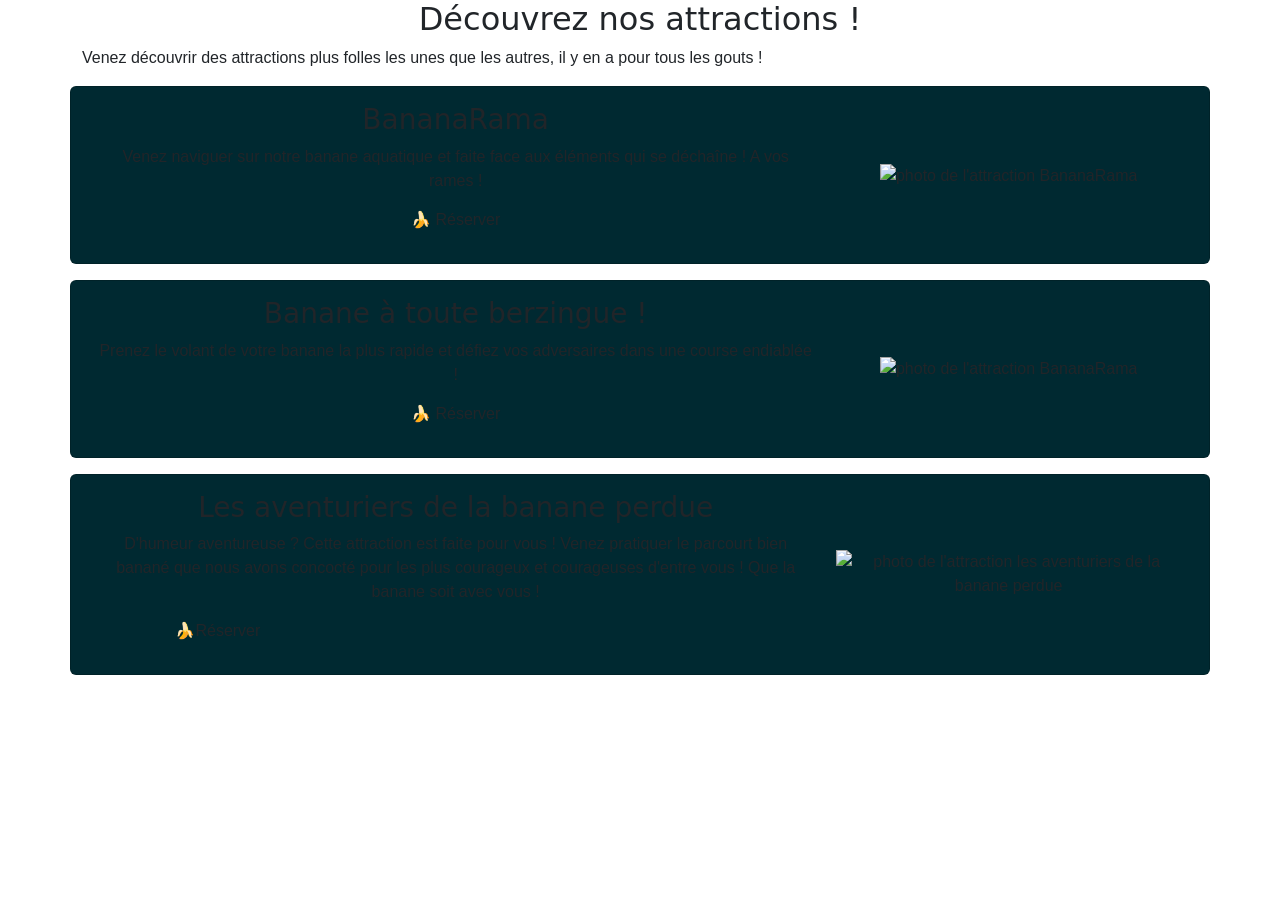
==== attraction.html @ d0a19fbc "feat: modification style" ====
<!DOCTYPE html>
<html lang="en">
<head>
    <meta charset="UTF-8">
    <meta name="viewport" content="width=device-width, initial-scale=1.0">
    <link href="https://cdn.jsdelivr.net/npm/bootstrap@5.3.8/dist/css/bootstrap.min.css" rel="stylesheet" integrity="sha384-sRIl4kxILFvY47J16cr9ZwB07vP4J8+LH7qKQnuqkuIAvNWLzeN8tE5YBujZqJLB" crossorigin="anonymous" defer>
    <script src="https://cdn.jsdelivr.net/npm/bootstrap@5.3.8/dist/js/bootstrap.bundle.min.js" integrity="sha384-FKyoEForCGlyvwx9Hj09JcYn3nv7wiPVlz7YYwJrWVcXK/BmnVDxM+D2scQbITxI" crossorigin="anonymous" defer></script>
    <link rel="stylesheet" href="style.css">
    <title>Document</title>
</head>
<body>
    <main>
    <h2 class="text-center colorTextP">Découvrez nos attractions !</h2>
    <p class="container colorTextS">Venez découvrir des attractions plus folles les unes que les autres, il y en a pour tous les gouts ! </p>
    <div class="container">
        <div class="row card flex-sm-row p-3 mb-3 mt-3 bgPrimary justify-content-center align-items-center text-center">
            <div class="col-lg-8 col-sm-10">
                <h3 class="colorTextS">BananaRama</h3>
                <span class="colorTextS">Venez naviguer sur notre banane aquatique et faite face aux éléments qui se déchaîne ! A vos rames !</span>
                <div>
                    <button class="btn bgSecondary rounded-pill px-3 m-2" type="button">🍌 Réserver</button>
                </div>
            </div>
            <div class=" col-lg-4 col-sm-10 d-flex align-items-center justify-content-center">
                <div>
                    <img src="https://www.fabrikusworld.com/wp-content/uploads/2024/05/PAPER34-0000137-e1747732623481.jpg" alt="photo de l'attraction BananaRama" class="img-fluid">
                </div>
            </div>
        </div>
        </div>
    <div class="container ">
        <div class="row card flex-sm-row p-3 mb-3 mt-3 bgPrimary justify-content-center align-items-center text-center">
            <div class="col-lg-8 col-sm-10">
                <h3 class="colorTextS">Banane à toute berzingue ! </h3>
                <span class="colorTextS">Prenez le volant de votre banane la plus rapide et défiez vos adversaires dans une course endiablée !</span>
                <div>
                        <button class="btn bgSecondary rounded-pill px-3 m-2" type="button">🍌 Réserver</button>
                    </div>
            </div>
            <div class=" col-lg-4 col-sm-10 d-flex align-items-center justify-content-center">
                <div >
                    <img src="https://www.fabrikusworld.com/wp-content/uploads/2024/05/PAPER34-0000137-e1747732623481.jpg" alt="photo de l'attraction BananaRama" class="img-fluid">
                </div>
            </div>
        </div>
    </div>
    <div class="container ">
        <div class="row card flex-sm-row p-3 mb-3 mt-3 bgPrimary justify-content-center align-items-center text-center">
            <div class="col-lg-8 col-sm-10">
                <h3 class="colorTextS">Les aventuriers de la banane perdue</h3>
                <span class="colorTextS">D'humeur aventureuse ? Cette attraction est faite pour vous ! Venez pratiquer le parcourt bien banané que nous avons concocté pour les plus courageux et courageuses d'entre vous ! Que la banane soit avec vous !</span>
                <div class="col-4 d-flex align-self-center justify-content-center ">
                        <button class="btn bgSecondary rounded-pill px-3 m-2" type="button">🍌Réserver</button>
                    </div>
            </div>
            <div class=" col-lg-4 col-sm-10 d-flex align-items-center justify-content-center">
                <div >
                    <img src="https://www.fabrikusworld.com/wp-content/uploads/2024/05/PAPER34-0000137-e1747732623481.jpg" alt="photo de l'attraction les aventuriers de la banane perdue" class="img-fluid">
                </div>
            </div>
        </div>
    </div>
    </div>
    </main>
</body>
</html>
---- style.css ----
body{
    font-family: "Kumbh Sans", sans-serif;
}

h1, h2, h3, h4, h5, h6{
    font-family: "Knewave", system-ui;
}

h1{
    color:#002931;
}

#monCarousel {
    max-width: 600px;
    margin: auto;
    border-radius: 25px;
}
.carousel-item{
    height: 337px;
    object-fit: cover;
    
}
.carousel-caption {
    background: rgba(0, 0, 0, 0.45);
    border-radius: 15px;
    padding: 15px;
    
}
.card-img-top{
    height: 200px;
    width: 250px;
    object-fit: cover;
    margin: 5px;
    border-radius: 5px;
}
.bandeau_h1{
    background-color:#FCDA00 ;
}
.card{
    background-color: #002931;
}
p.card-text{
    color: white;
}
.btn-primary{
    background-color: #FCDA00;
    color: #002931;
    border: none;
    border-radius: 25px;
}
h5, h5.card-title{
    color:#FCDA00;
}
.description-produits {
    max-width: 700px;
    margin: 20px auto;
    text-align: center;
    font-size: 1.1rem;
    color: #003844;
    line-height: 1.6;
}
.card-body{
    display: flex;
    flex-direction: column;
    justify-content: space-between;
}
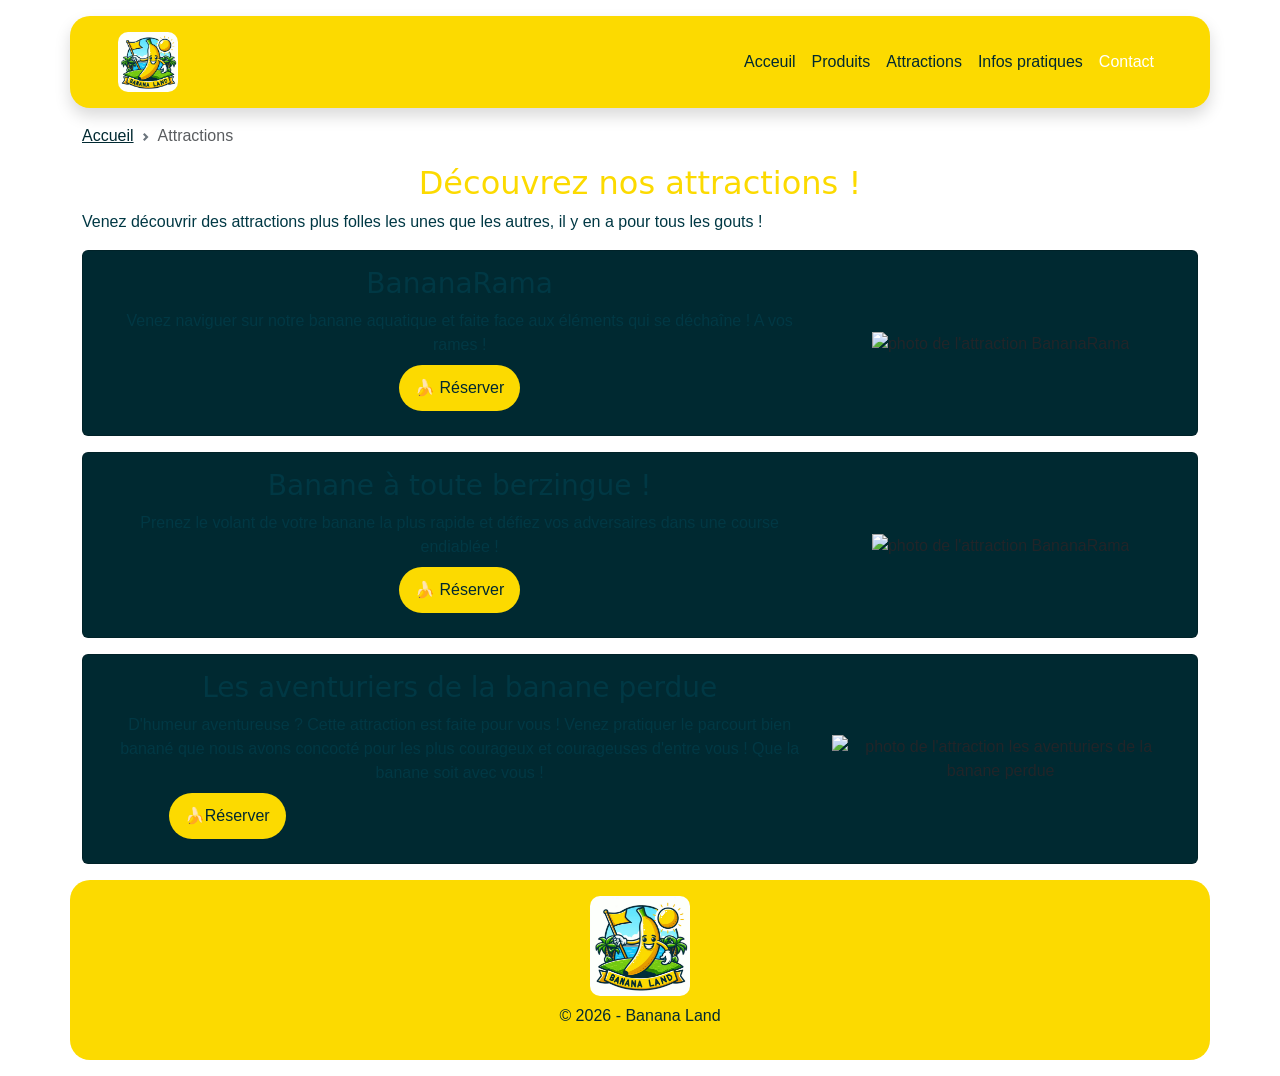
==== commit cff9661f: "ajout header et footer" ====
--- a/attraction.html
+++ b/attraction.html
@@ -6,10 +6,32 @@
     <link href="https://cdn.jsdelivr.net/npm/bootstrap@5.3.8/dist/css/bootstrap.min.css" rel="stylesheet" integrity="sha384-sRIl4kxILFvY47J16cr9ZwB07vP4J8+LH7qKQnuqkuIAvNWLzeN8tE5YBujZqJLB" crossorigin="anonymous" defer>
     <script src="https://cdn.jsdelivr.net/npm/bootstrap@5.3.8/dist/js/bootstrap.bundle.min.js" integrity="sha384-FKyoEForCGlyvwx9Hj09JcYn3nv7wiPVlz7YYwJrWVcXK/BmnVDxM+D2scQbITxI" crossorigin="anonymous" defer></script>
     <link rel="stylesheet" href="style.css">
+    <link rel="stylesheet" href="./assets/css/main.css">
     <title>Document</title>
 </head>
 <body>
+    <header class="d-flex flex-wrap align-items-center justify-content-center justify-content-md-between py-3 px-5 my-3 header-nav shadow container">
+            <div class="col-md-3">
+                <img alt="logo du site" src="./assets/img/bananland_v1.PNG" width="60">
+            </div>
+            <ul class="nav col-12 col-md-auto mb-2 justify-content-center mb-md-0">
+                <li><a href="#" class="nav-link px-2">Acceuil</a></li>
+                <li><a href="#" class="nav-link px-2">Produits</a></li>
+                <li><a href="#" class="nav-link px-2">Attractions</a></li>
+                <li><a href="#" class="nav-link px-2">Infos pratiques</a></li>
+                <li><a href="./contact.html" class="nav-link active px-2">Contact</a></li>
+            </ul>
+            </div>
+        </header>
     <main>
+
+    <nav style="--bs-breadcrumb-divider: url(&#34;data:image/svg+xml,%3Csvg xmlns='http://www.w3.org/2000/svg' width='8' height='8'%3E%3Cpath d='M2.5 0L1 1.5 3.5 4 1 6.5 2.5 8l4-4-4-4z' fill='%236c757d'/%3E%3C/svg%3E&#34;);" aria-label="breadcrumb" class="container">
+        <ol class="breadcrumb">
+            <li class="breadcrumb-item"><a href="index.html">Accueil</a></li>
+            <li class="breadcrumb-item active" aria-current="page">Attractions</li>
+        </ol>
+        </nav>
+        
     <h2 class="text-center colorTextP">Découvrez nos attractions !</h2>
     <p class="container colorTextS">Venez découvrir des attractions plus folles les unes que les autres, il y en a pour tous les gouts ! </p>
     <div class="container">
@@ -18,7 +40,7 @@
                 <h3 class="colorTextS">BananaRama</h3>
                 <span class="colorTextS">Venez naviguer sur notre banane aquatique et faite face aux éléments qui se déchaîne ! A vos rames !</span>
                 <div>
-                    <button class="btn bgSecondary rounded-pill px-3 m-2" type="button">🍌 Réserver</button>
+                    <button class="btn btn-primary rounded-pill px-3 m-2" type="button">🍌 Réserver</button>
                 </div>
             </div>
             <div class=" col-lg-4 col-sm-10 d-flex align-items-center justify-content-center">
@@ -34,7 +56,7 @@
                 <h3 class="colorTextS">Banane à toute berzingue ! </h3>
                 <span class="colorTextS">Prenez le volant de votre banane la plus rapide et défiez vos adversaires dans une course endiablée !</span>
                 <div>
-                        <button class="btn bgSecondary rounded-pill px-3 m-2" type="button">🍌 Réserver</button>
+                    <button class="btn btn-primary rounded-pill px-3 m-2" type="button">🍌 Réserver</button>
                     </div>
             </div>
             <div class=" col-lg-4 col-sm-10 d-flex align-items-center justify-content-center">
@@ -50,7 +72,7 @@
                 <h3 class="colorTextS">Les aventuriers de la banane perdue</h3>
                 <span class="colorTextS">D'humeur aventureuse ? Cette attraction est faite pour vous ! Venez pratiquer le parcourt bien banané que nous avons concocté pour les plus courageux et courageuses d'entre vous ! Que la banane soit avec vous !</span>
                 <div class="col-4 d-flex align-self-center justify-content-center ">
-                        <button class="btn bgSecondary rounded-pill px-3 m-2" type="button">🍌Réserver</button>
+                        <button class="btn btn-primary rounded-pill px-3 m-2" type="button">🍌Réserver</button>
                     </div>
             </div>
             <div class=" col-lg-4 col-sm-10 d-flex align-items-center justify-content-center">
@@ -62,5 +84,11 @@
     </div>
     </div>
     </main>
+    <footer class="row my-3 m-auto container">
+        <div class="col m-3 text-center">
+            <img class="mb-2" alt="logo du site" src="./assets/img/bananland_v1.PNG" width="100">
+            <p>© 2026 - Banana Land</p>
+        </div>
+    </footer>
 </body>
 </html>
--- a/style.css
+++ b/style.css
@@ -10,15 +10,34 @@
     color:#002931;
 }
 
+.bgPrimary {
+    background-color: #FCDA00;
+}
+
+.bgSecondary {
+    background-color: #003844;
+}
+
+.colorTextP {
+    color: #FCDA00;
+}
+
+.colorTextS {
+    color: #003844;
+}
+
 #monCarousel {
     max-width: 600px;
-    margin: auto;
     border-radius: 25px;
 }
 .carousel-item{
     height: 337px;
+}
+.carousel-item img{
+    height: 100%;
+    width: 100%;
     object-fit: cover;
-    
+    border-radius: 25px;
 }
 .carousel-caption {
     background: rgba(0, 0, 0, 0.45);
@@ -38,6 +57,7 @@
 }
 .card{
     background-color: #002931;
+    margin: 5px auto;
 }
 p.card-text{
     color: white;
@@ -46,16 +66,34 @@
     background-color: #FCDA00;
     color: #002931;
     border: none;
+    padding: 0.7em;
     border-radius: 25px;
 }
+
+.btn-primary a {
+    text-decoration: none;
+    color:#003844;
+}
+
+.btn-secondary {
+    background-color:#003844;
+    color: #FCDA00;
+    border: none;
+    padding: 0.7em;
+    border-radius: 25px;
+}
+
+.btn-secondary a {
+    text-decoration: none;
+    color: #FCDA00;
+}
+
 h5, h5.card-title{
     color:#FCDA00;
 }
+
 .description-produits {
     max-width: 700px;
-    margin: 20px auto;
-    text-align: center;
-    font-size: 1.1rem;
     color: #003844;
     line-height: 1.6;
 }
@@ -64,3 +102,7 @@
     flex-direction: column;
     justify-content: space-between;
 }
+
+.logoMain img {
+    height: 500px;
+}
--- a/assets/css/main.css
+++ b/assets/css/main.css
@@ -0,0 +1,74 @@
+/* Police titre : Knewave
+Police texte : Kumbh Sans
+Bleu ciel : #F62E3FF
+Jaune : #FCDA00
+Foncé : #002931 */
+
+:root{
+    --bleu-ciel: #62E3FF;
+    --jaune: #FCDA00;
+    --fonce: #002931;
+}
+
+body{
+    font-family: "Kumbh Sans", sans-serif;
+}
+
+h1, h2, h3, h4, h5, h6{
+    font-family: "Knewave", system-ui;
+}
+
+
+.btn-primary {
+    --bs-btn-color: var(--fonce);
+    --bs-btn-bg: var(--jaune);
+    --bs-btn-border-color: var(--jaune);
+    --bs-btn-hover-color: var(--fonce);
+    --bs-btn-hover-bg: var(--bleu-ciel);
+    --bs-btn-hover-border-color: var(--bleu-ciel);
+    --bs-btn-focus-shadow-rgb: 49, 132, 253;
+    --bs-btn-active-color: var(--fonce);
+    --bs-btn-active-bg: var(--bleu-ciel);
+    --bs-btn-active-border-color: var(--bleu-ciel);
+    --bs-btn-active-shadow: inset 0 3px 5px rgba(0, 0, 0, 0.125);
+    --bs-btn-disabled-color: var(--fonce);
+    --bs-btn-disabled-bg: var(--jaune);
+    --bs-btn-disabled-border-color: var(--jaune);
+}
+
+.title-card{
+    background: var(--fonce);
+    color: #fff
+}
+
+.title-card h1{
+    color: var(--jaune);
+}
+
+header, footer{
+    background: var(--jaune);
+    border-radius: 20px;
+    color: var(--fonce)
+}
+
+header img, footer img{
+    border-radius: 10px;;
+}
+
+.nav{
+    --bs-nav-link-color: #var(var(--fonce));
+    --bs-nav-link-hover-color: #fff;
+}
+
+.nav-link.active{
+    color: #fff
+}
+
+.breadcrumb-item a{
+    color: var(--fonce);
+    transition: all ease 0.1s;
+}
+
+.breadcrumb-item a:hover{
+    color: var(--jaune);
+}
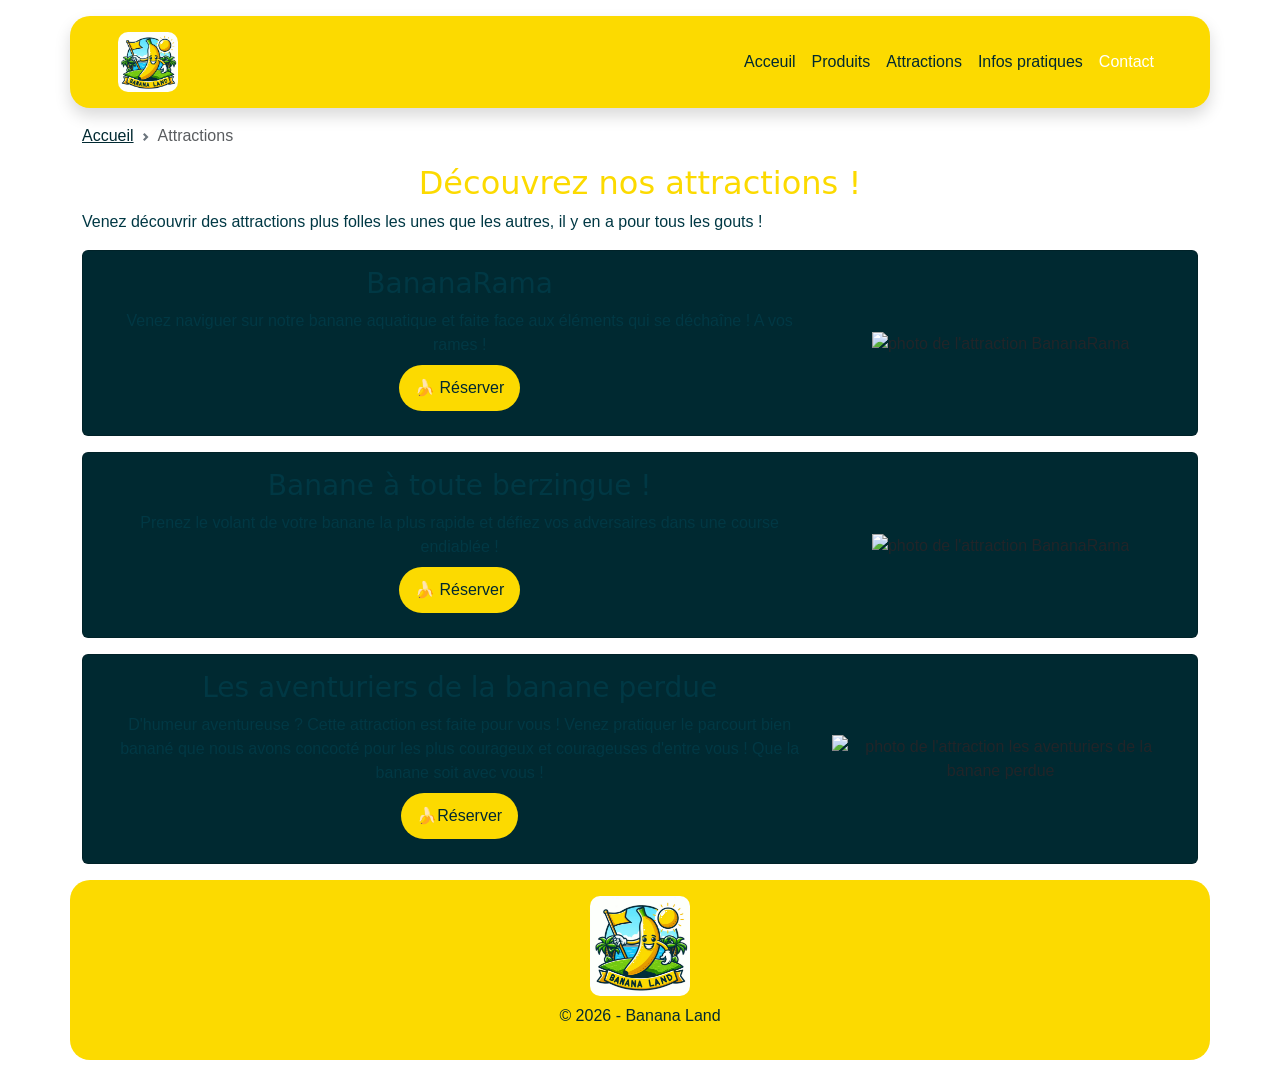
==== commit e2af57bc: "fix erreur" ====
--- a/attraction.html
+++ b/attraction.html
@@ -71,7 +71,7 @@
             <div class="col-lg-8 col-sm-10">
                 <h3 class="colorTextS">Les aventuriers de la banane perdue</h3>
                 <span class="colorTextS">D'humeur aventureuse ? Cette attraction est faite pour vous ! Venez pratiquer le parcourt bien banané que nous avons concocté pour les plus courageux et courageuses d'entre vous ! Que la banane soit avec vous !</span>
-                <div class="col-4 d-flex align-self-center justify-content-center ">
+                <div >
                         <button class="btn btn-primary rounded-pill px-3 m-2" type="button">🍌Réserver</button>
                     </div>
             </div>
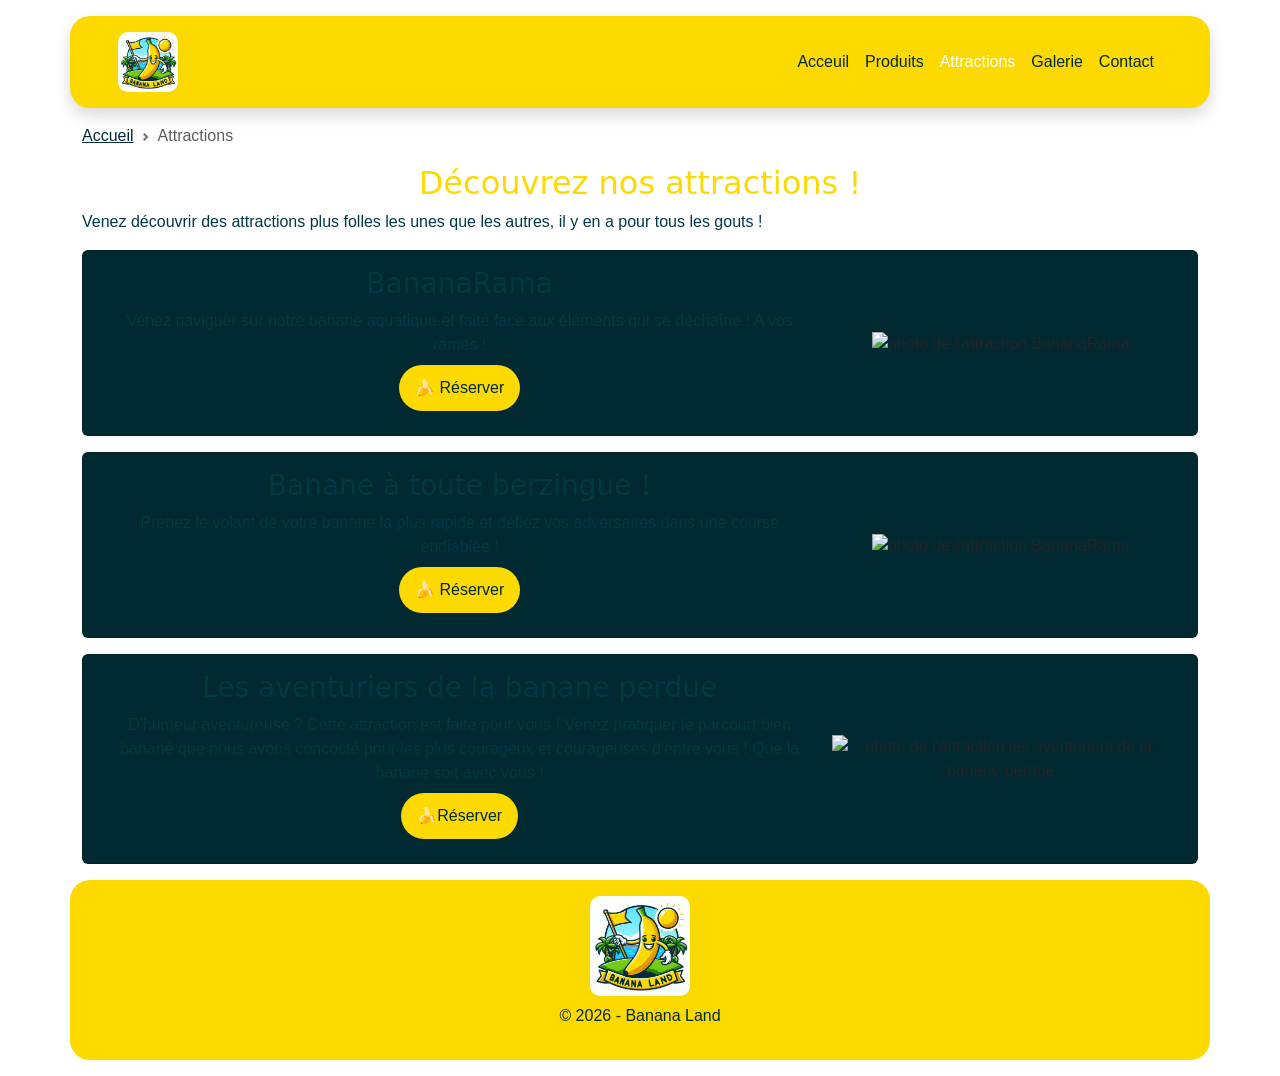
==== commit d450dc57: "modif: header general" ====
--- a/attraction.html
+++ b/attraction.html
@@ -15,11 +15,11 @@
                 <img alt="logo du site" src="./assets/img/bananland_v1.PNG" width="60">
             </div>
             <ul class="nav col-12 col-md-auto mb-2 justify-content-center mb-md-0">
-                <li><a href="#" class="nav-link px-2">Acceuil</a></li>
-                <li><a href="#" class="nav-link px-2">Produits</a></li>
-                <li><a href="#" class="nav-link px-2">Attractions</a></li>
-                <li><a href="#" class="nav-link px-2">Infos pratiques</a></li>
-                <li><a href="./contact.html" class="nav-link active px-2">Contact</a></li>
+                <li><a href="./index.html" class="nav-link px-2">Acceuil</a></li>
+                <li><a href="./produits.html" class="nav-link px-2">Produits</a></li>
+                <li><a href="./attraction.html" class="nav-link active px-2">Attractions</a></li>
+                <li><a href="./galerie.html" class="nav-link px-2">Galerie</a></li>
+                <li><a href="./contact.html" class="nav-link px-2">Contact</a></li>
             </ul>
             </div>
         </header>
--- a/style.css
+++ b/style.css
@@ -104,5 +104,5 @@
 }
 
 .logoMain img {
-    height: 500px;
+    max-height: 500px;
 }
--- a/assets/css/main.css
+++ b/assets/css/main.css
@@ -26,14 +26,6 @@
     --bs-btn-hover-color: var(--fonce);
     --bs-btn-hover-bg: var(--bleu-ciel);
     --bs-btn-hover-border-color: var(--bleu-ciel);
-    --bs-btn-focus-shadow-rgb: 49, 132, 253;
-    --bs-btn-active-color: var(--fonce);
-    --bs-btn-active-bg: var(--bleu-ciel);
-    --bs-btn-active-border-color: var(--bleu-ciel);
-    --bs-btn-active-shadow: inset 0 3px 5px rgba(0, 0, 0, 0.125);
-    --bs-btn-disabled-color: var(--fonce);
-    --bs-btn-disabled-bg: var(--jaune);
-    --bs-btn-disabled-border-color: var(--jaune);
 }
 
 .title-card{
@@ -56,7 +48,7 @@
 }
 
 .nav{
-    --bs-nav-link-color: #var(var(--fonce));
+    --bs-nav-link-color: var(--fonce);
     --bs-nav-link-hover-color: #fff;
 }
 
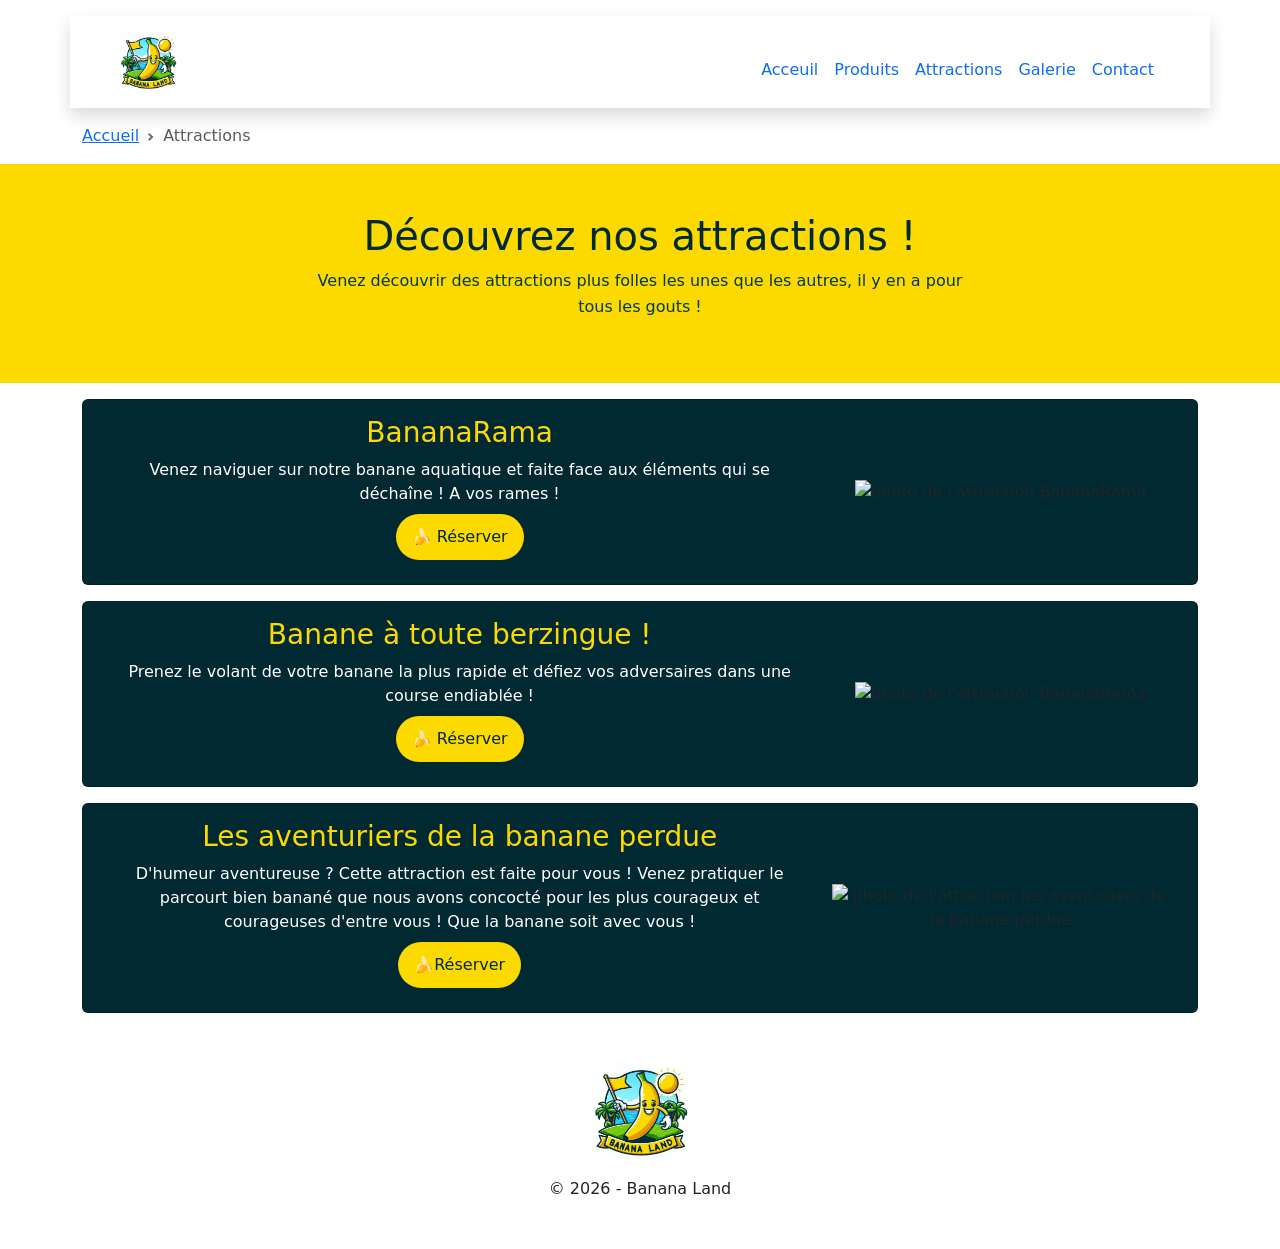
==== commit 536e8763: "modif: jai peur" ====
--- a/attraction.html
+++ b/attraction.html
@@ -3,18 +3,20 @@
 <head>
     <meta charset="UTF-8">
     <meta name="viewport" content="width=device-width, initial-scale=1.0">
+    <title>Attractions</title>
+
     <link href="https://cdn.jsdelivr.net/npm/bootstrap@5.3.8/dist/css/bootstrap.min.css" rel="stylesheet" integrity="sha384-sRIl4kxILFvY47J16cr9ZwB07vP4J8+LH7qKQnuqkuIAvNWLzeN8tE5YBujZqJLB" crossorigin="anonymous" defer>
     <script src="https://cdn.jsdelivr.net/npm/bootstrap@5.3.8/dist/js/bootstrap.bundle.min.js" integrity="sha384-FKyoEForCGlyvwx9Hj09JcYn3nv7wiPVlz7YYwJrWVcXK/BmnVDxM+D2scQbITxI" crossorigin="anonymous" defer></script>
     <link rel="stylesheet" href="style.css">
-    <link rel="stylesheet" href="./assets/css/main.css">
-    <title>Document</title>
+    <link rel="stylesheet" href="./css/main.css">
+    <link href="https://fonts.googleapis.com/css2?family=Knewave&family=Kumbh+Sans:wght,YOPQ@100..900,300&display=swap" rel="stylesheet">
 </head>
 <body>
     <header class="d-flex flex-wrap align-items-center justify-content-center justify-content-md-between py-3 px-5 my-3 header-nav shadow container">
             <div class="col-md-3">
-                <img alt="logo du site" src="./assets/img/bananland_v1.PNG" width="60">
+                <img alt="logo du site" src="./img/bananland_v1.PNG" width="60">
             </div>
-            <ul class="nav col-12 col-md-auto mb-2 justify-content-center mb-md-0">
+            <ul class="nav col-12 col-md-auto my-3 justify-content-center mb-md-0">
                 <li><a href="./index.html" class="nav-link px-2">Acceuil</a></li>
                 <li><a href="./produits.html" class="nav-link px-2">Produits</a></li>
                 <li><a href="./attraction.html" class="nav-link active px-2">Attractions</a></li>
@@ -31,14 +33,15 @@
             <li class="breadcrumb-item active" aria-current="page">Attractions</li>
         </ol>
         </nav>
-        
-    <h2 class="text-center colorTextP">Découvrez nos attractions !</h2>
-    <p class="container colorTextS">Venez découvrir des attractions plus folles les unes que les autres, il y en a pour tous les gouts ! </p>
+    <div class="bandeau_h1 text-center container-fluid py-5">
+    <h1 class="">Découvrez nos attractions !</h1>
+    <p class="container description-produits ">Venez découvrir des attractions plus folles les unes que les autres, il y en a pour tous les gouts ! </p>
+    </div>
     <div class="container">
         <div class="row card flex-sm-row p-3 mb-3 mt-3 bgPrimary justify-content-center align-items-center text-center">
             <div class="col-lg-8 col-sm-10">
-                <h3 class="colorTextS">BananaRama</h3>
-                <span class="colorTextS">Venez naviguer sur notre banane aquatique et faite face aux éléments qui se déchaîne ! A vos rames !</span>
+                <h3 class="titlecolor">BananaRama</h3>
+                <span class="spancolor">Venez naviguer sur notre banane aquatique et faite face aux éléments qui se déchaîne ! A vos rames !</span>
                 <div>
                     <button class="btn btn-primary rounded-pill px-3 m-2" type="button">🍌 Réserver</button>
                 </div>
@@ -53,8 +56,8 @@
     <div class="container ">
         <div class="row card flex-sm-row p-3 mb-3 mt-3 bgPrimary justify-content-center align-items-center text-center">
             <div class="col-lg-8 col-sm-10">
-                <h3 class="colorTextS">Banane à toute berzingue ! </h3>
-                <span class="colorTextS">Prenez le volant de votre banane la plus rapide et défiez vos adversaires dans une course endiablée !</span>
+                <h3 class="titlecolor">Banane à toute berzingue ! </h3>
+                <span class="spancolor">Prenez le volant de votre banane la plus rapide et défiez vos adversaires dans une course endiablée !</span>
                 <div>
                     <button class="btn btn-primary rounded-pill px-3 m-2" type="button">🍌 Réserver</button>
                     </div>
@@ -69,8 +72,8 @@
     <div class="container ">
         <div class="row card flex-sm-row p-3 mb-3 mt-3 bgPrimary justify-content-center align-items-center text-center">
             <div class="col-lg-8 col-sm-10">
-                <h3 class="colorTextS">Les aventuriers de la banane perdue</h3>
-                <span class="colorTextS">D'humeur aventureuse ? Cette attraction est faite pour vous ! Venez pratiquer le parcourt bien banané que nous avons concocté pour les plus courageux et courageuses d'entre vous ! Que la banane soit avec vous !</span>
+                <h3 class="titlecolor">Les aventuriers de la banane perdue</h3>
+                <span class="spancolor">D'humeur aventureuse ? Cette attraction est faite pour vous ! Venez pratiquer le parcourt bien banané que nous avons concocté pour les plus courageux et courageuses d'entre vous ! Que la banane soit avec vous !</span>
                 <div >
                         <button class="btn btn-primary rounded-pill px-3 m-2" type="button">🍌Réserver</button>
                     </div>
@@ -86,7 +89,7 @@
     </main>
     <footer class="row my-3 m-auto container">
         <div class="col m-3 text-center">
-            <img class="mb-2" alt="logo du site" src="./assets/img/bananland_v1.PNG" width="100">
+            <img class="my-3" alt="logo du site" src="./img/bananland_v1.PNG" width="100">
             <p>© 2026 - Banana Land</p>
         </div>
     </footer>
--- a/style.css
+++ b/style.css
@@ -1,11 +1,3 @@
-body{
-    font-family: "Kumbh Sans", sans-serif;
-}
-
-h1, h2, h3, h4, h5, h6{
-    font-family: "Knewave", system-ui;
-}
-
 h1{
     color:#002931;
 }
@@ -69,12 +61,10 @@
     padding: 0.7em;
     border-radius: 25px;
 }
-
 .btn-primary a {
     text-decoration: none;
     color:#003844;
 }
-
 .btn-secondary {
     background-color:#003844;
     color: #FCDA00;
@@ -82,16 +72,13 @@
     padding: 0.7em;
     border-radius: 25px;
 }
-
 .btn-secondary a {
     text-decoration: none;
     color: #FCDA00;
 }
-
-h5, h5.card-title{
+h3, h3.card-title{
     color:#FCDA00;
 }
-
 .description-produits {
     max-width: 700px;
     color: #003844;
@@ -102,7 +89,12 @@
     flex-direction: column;
     justify-content: space-between;
 }
-
 .logoMain img {
     max-height: 500px;
 }
+.titlecolor{
+    color:#FCDA00;
+}
+.spancolor{
+    color: white;
+}
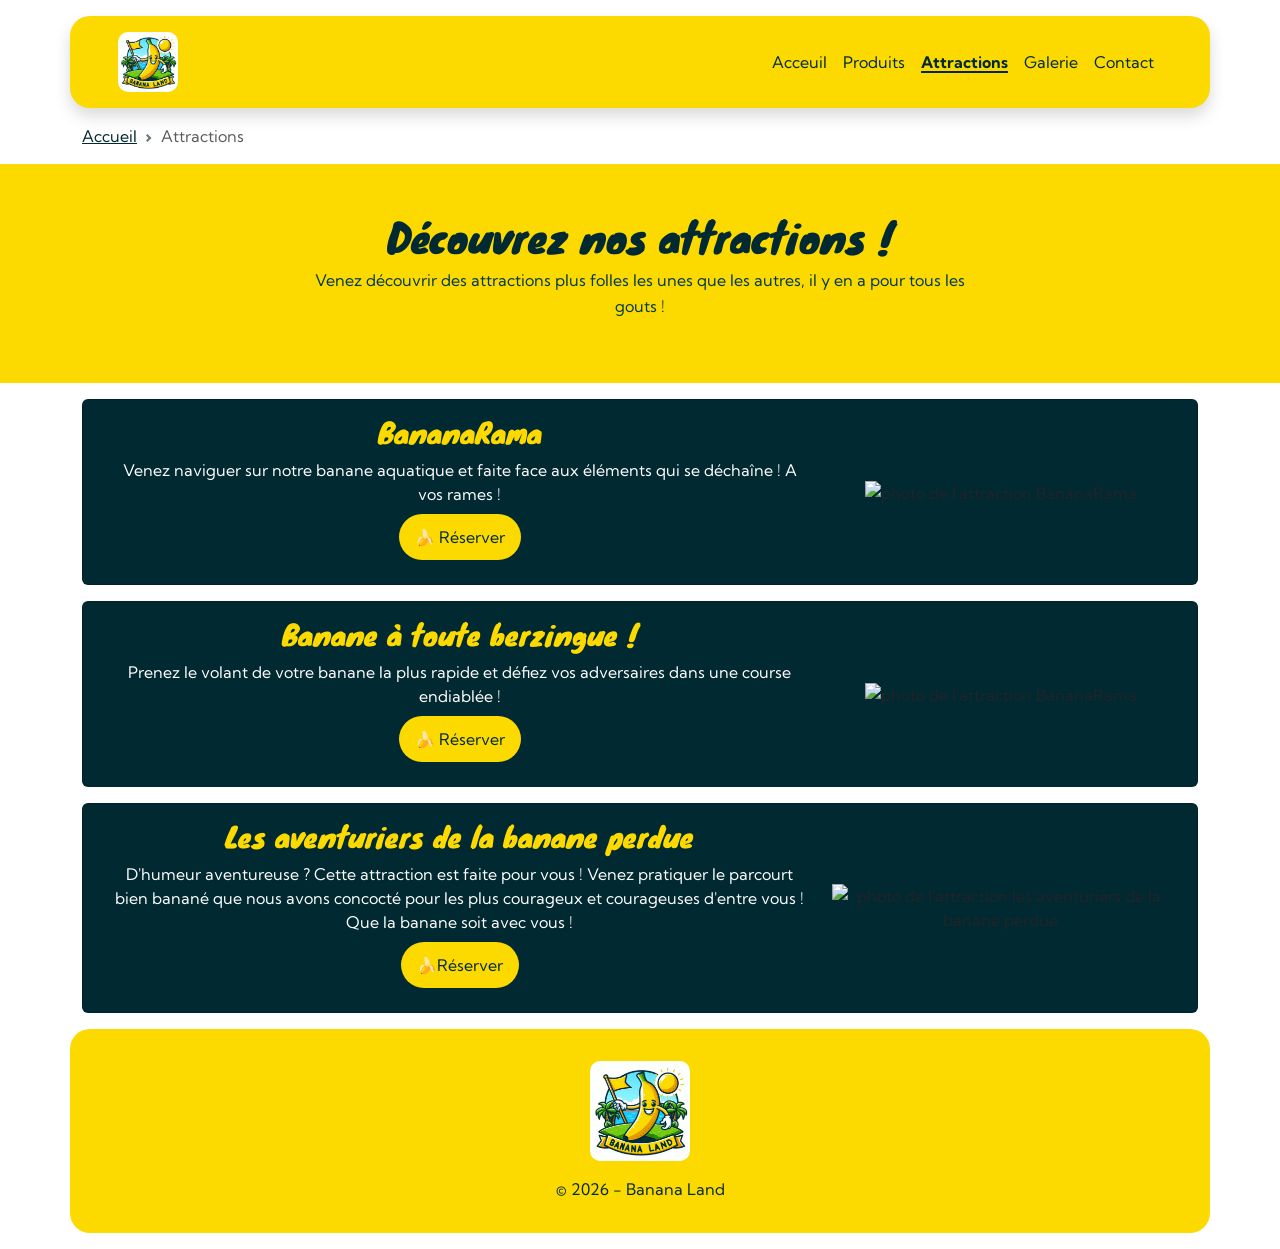
==== commit 1f0624e4: "modif: all good mate" ====
--- a/attraction.html
+++ b/attraction.html
@@ -16,7 +16,7 @@
             <div class="col-md-3">
                 <img alt="logo du site" src="./img/bananland_v1.PNG" width="60">
             </div>
-            <ul class="nav col-12 col-md-auto my-3 justify-content-center mb-md-0">
+            <ul class="nav col-12 col-md-auto mb-2 justify-content-center mb-md-0">
                 <li><a href="./index.html" class="nav-link px-2">Acceuil</a></li>
                 <li><a href="./produits.html" class="nav-link px-2">Produits</a></li>
                 <li><a href="./attraction.html" class="nav-link active px-2">Attractions</a></li>
--- a/style.css
+++ b/style.css
@@ -1,3 +1,75 @@
+:root{
+    --bleu-ciel: #62E3FF;
+    --jaune: #FCDA00;
+    --fonce: #002931;
+}
+
+body{
+    font-family: "Kumbh Sans", sans-serif;
+}
+
+h1, h2, h3, h4, h5, h6{
+    font-family: "Knewave", system-ui;
+}
+
+
+.btn-primary {
+    --bs-btn-color: var(--fonce);
+    --bs-btn-bg: var(--jaune);
+    --bs-btn-border-color: var(--jaune);
+    --bs-btn-hover-color: var(--fonce);
+    --bs-btn-hover-bg: var(--bleu-ciel);
+    --bs-btn-hover-border-color: var(--bleu-ciel);
+    --bs-btn-active-color: var(--fonce);
+    --bs-btn-active-bg: var(--bleu-ciel);
+    --bs-btn-active-border-color: var(--bleu-ciel);
+}
+
+.title-card{
+    background: var(--fonce);
+    color: #fff
+}
+
+.title-card h1{
+    color: var(--jaune);
+}
+
+header, footer{
+    background: var(--jaune);
+    border-radius: 20px;
+    color: var(--fonce)
+}
+
+header img, footer img{
+    border-radius: 10px;;
+}
+
+.nav{
+    --bs-nav-link-color: var(--fonce);
+}
+
+.nav a:hover, .nav a:visited{
+    color: var(--fonce);
+    text-decoration: underline 2px;
+    text-underline-offset: 3px;
+}
+
+.nav-link.active{
+    color: var(--fonce);
+    font-weight: bold;
+    text-decoration: underline 2px;
+    text-underline-offset: 3px;
+}
+
+.breadcrumb-item a{
+    color: var(--fonce);
+    transition: all ease 0.1s;
+}
+
+.breadcrumb-item a:hover{
+    color: var(--jaune);
+}
+
 h1{
     color:#002931;
 }
@@ -71,10 +143,19 @@
     border: none;
     padding: 0.7em;
     border-radius: 25px;
+    --bs-btn-hover-color: #003844;
+    --bs-btn-hover-bg: #62E3FF;
+    --bs-btn-hover-border-color: #62E3FF;
+    --bs-btn-active-color: #003844;
+    --bs-btn-active-bg: #62E3FF;
+    --bs-btn-active-border-color: #62E3FF;
 }
-.btn-secondary a {
+
+
+.btn-secondary a, .btn-secondary a:active {
     text-decoration: none;
-    color: #FCDA00;
+    color: inherit;
+    background-color: inherit;
 }
 h3, h3.card-title{
     color:#FCDA00;
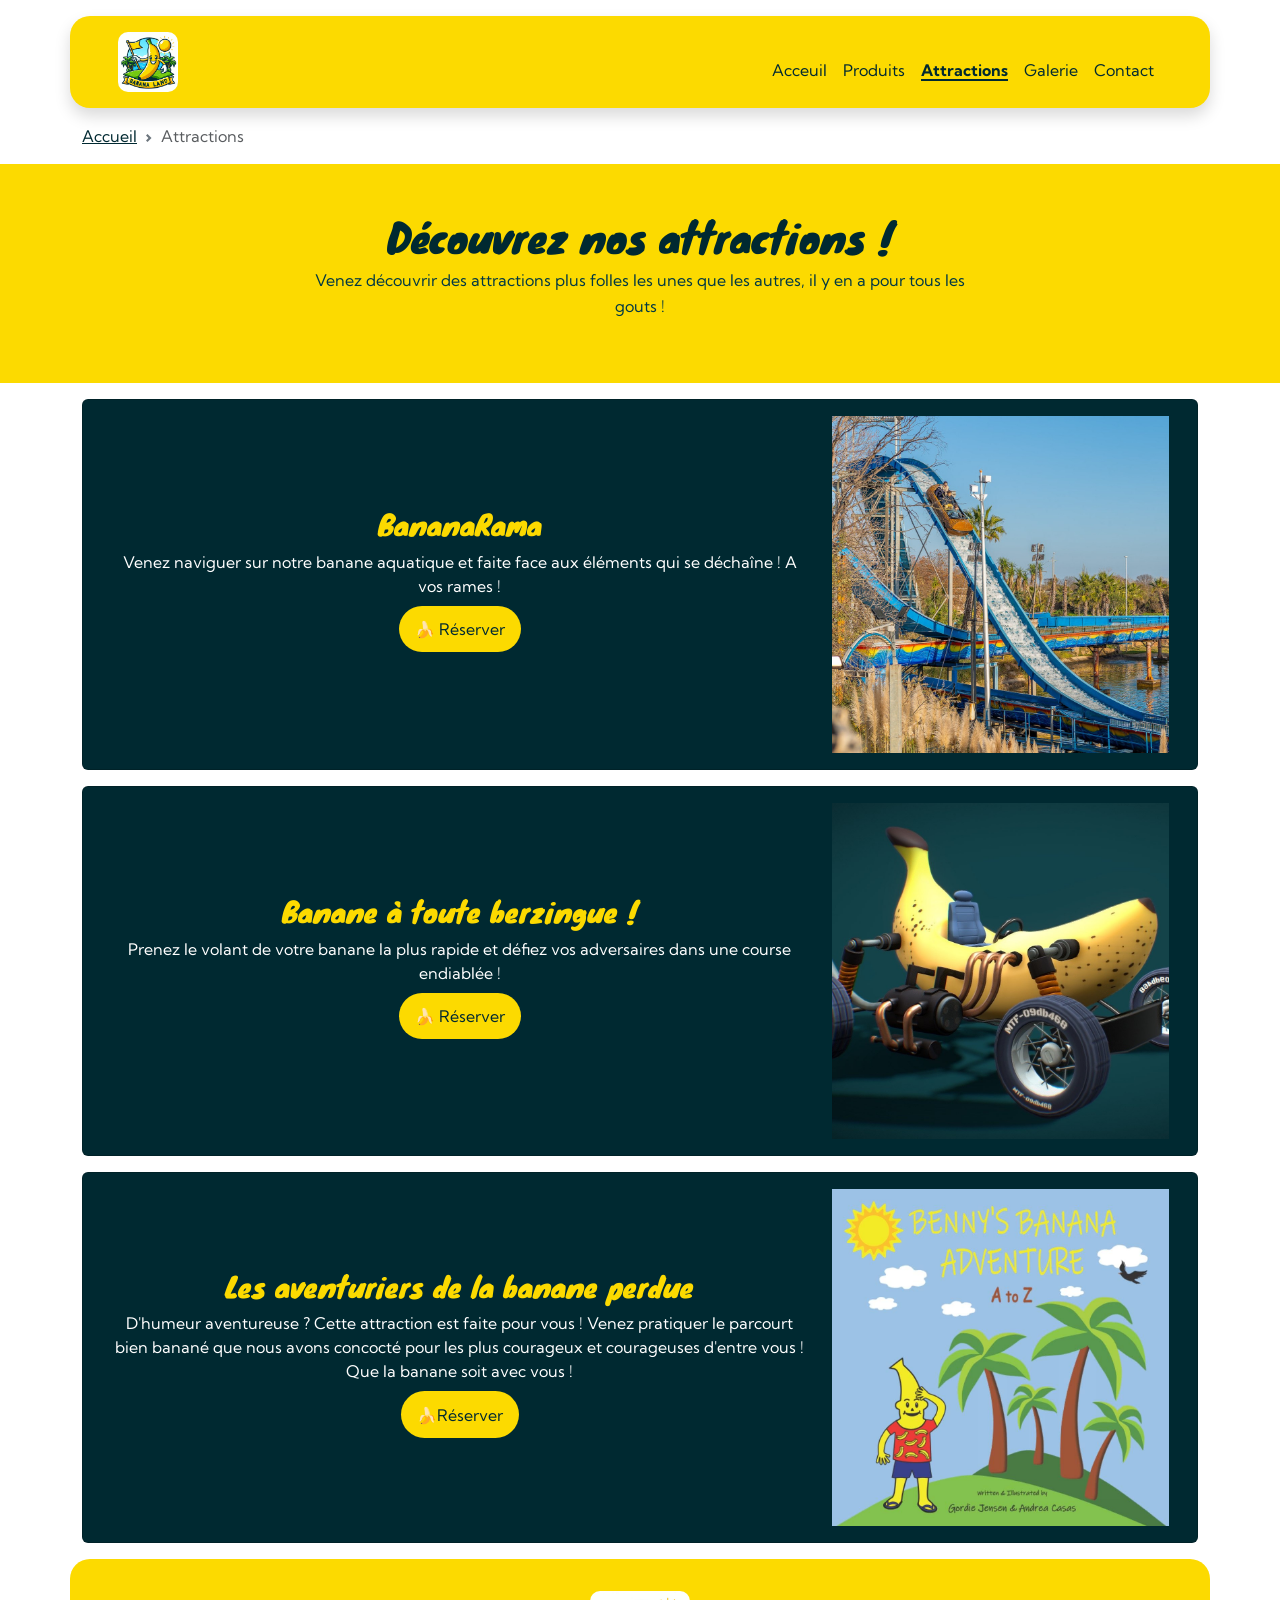
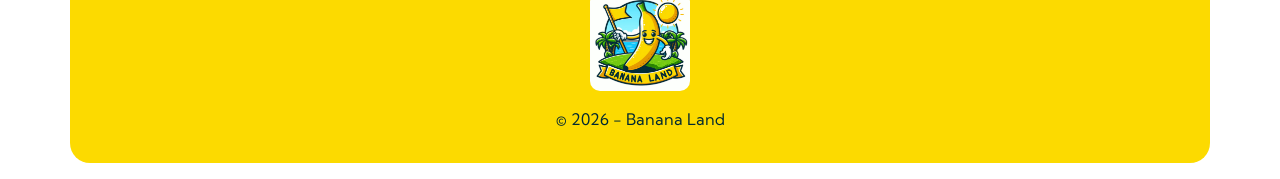
==== commit fb7ead3e: "modif: all good mate again" ====
--- a/attraction.html
+++ b/attraction.html
@@ -16,7 +16,7 @@
             <div class="col-md-3">
                 <img alt="logo du site" src="./img/bananland_v1.PNG" width="60">
             </div>
-            <ul class="nav col-12 col-md-auto mb-2 justify-content-center mb-md-0">
+            <ul class="nav col-12 col-md-auto my-3 justify-content-center mb-md-0">
                 <li><a href="./index.html" class="nav-link px-2">Acceuil</a></li>
                 <li><a href="./produits.html" class="nav-link px-2">Produits</a></li>
                 <li><a href="./attraction.html" class="nav-link active px-2">Attractions</a></li>
@@ -48,7 +48,7 @@
             </div>
             <div class=" col-lg-4 col-sm-10 d-flex align-items-center justify-content-center">
                 <div>
-                    <img src="https://www.fabrikusworld.com/wp-content/uploads/2024/05/PAPER34-0000137-e1747732623481.jpg" alt="photo de l'attraction BananaRama" class="img-fluid">
+                    <img src="./img/attraction1.jpg" alt="photo de l'attraction BananaRama" class="img-fluid">
                 </div>
             </div>
         </div>
@@ -64,7 +64,7 @@
             </div>
             <div class=" col-lg-4 col-sm-10 d-flex align-items-center justify-content-center">
                 <div >
-                    <img src="https://www.fabrikusworld.com/wp-content/uploads/2024/05/PAPER34-0000137-e1747732623481.jpg" alt="photo de l'attraction BananaRama" class="img-fluid">
+                    <img src="./img/kart.jpeg" alt="photo de l'attraction BananaRama" class="img-fluid">
                 </div>
             </div>
         </div>
@@ -80,7 +80,7 @@
             </div>
             <div class=" col-lg-4 col-sm-10 d-flex align-items-center justify-content-center">
                 <div >
-                    <img src="https://www.fabrikusworld.com/wp-content/uploads/2024/05/PAPER34-0000137-e1747732623481.jpg" alt="photo de l'attraction les aventuriers de la banane perdue" class="img-fluid">
+                    <img src="img/adventiurebanana.jpg" alt="photo de l'attraction les aventuriers de la banane perdue" class="img-fluid">
                 </div>
             </div>
         </div>
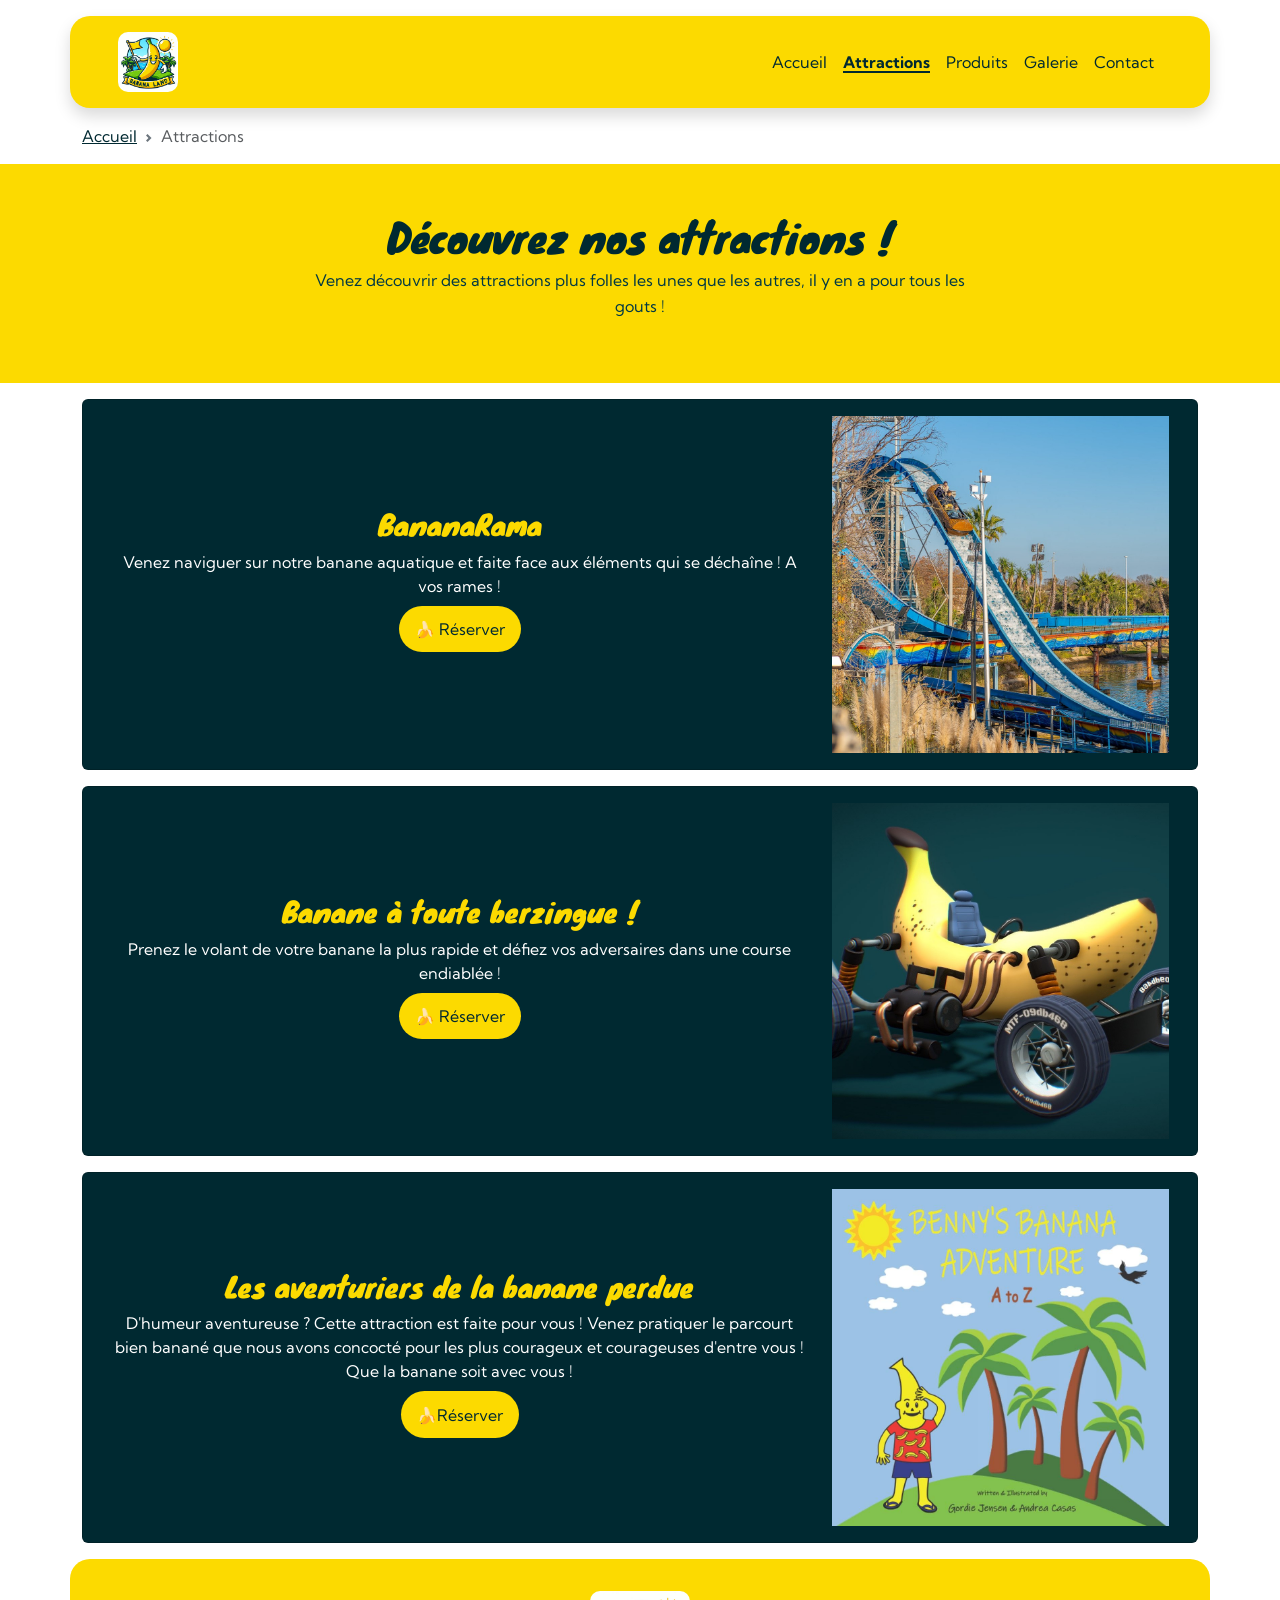
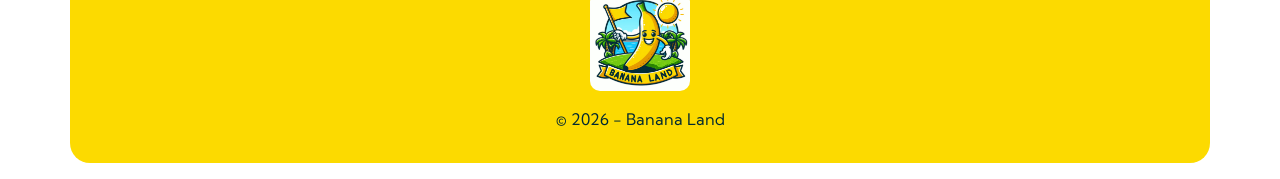
==== commit e197a6f7: "modif: all good mate" ====
--- a/attraction.html
+++ b/attraction.html
@@ -16,10 +16,11 @@
             <div class="col-md-3">
                 <img alt="logo du site" src="./img/bananland_v1.PNG" width="60">
             </div>
-            <ul class="nav col-12 col-md-auto my-3 justify-content-center mb-md-0">
-                <li><a href="./index.html" class="nav-link px-2">Acceuil</a></li>
+            <ul class="nav col-12 col-md-auto mb-2 justify-content-center mb-md-0">
+                <li><a href="./index.html" class="nav-link px-2">Accueil</a></li>
+                <li><a href="./attraction.html" class="nav-link active px-2">Attractions</a></li>
                 <li><a href="./produits.html" class="nav-link px-2">Produits</a></li>
-                <li><a href="./attraction.html" class="nav-link active px-2">Attractions</a></li>
+                
                 <li><a href="./galerie.html" class="nav-link px-2">Galerie</a></li>
                 <li><a href="./contact.html" class="nav-link px-2">Contact</a></li>
             </ul>
